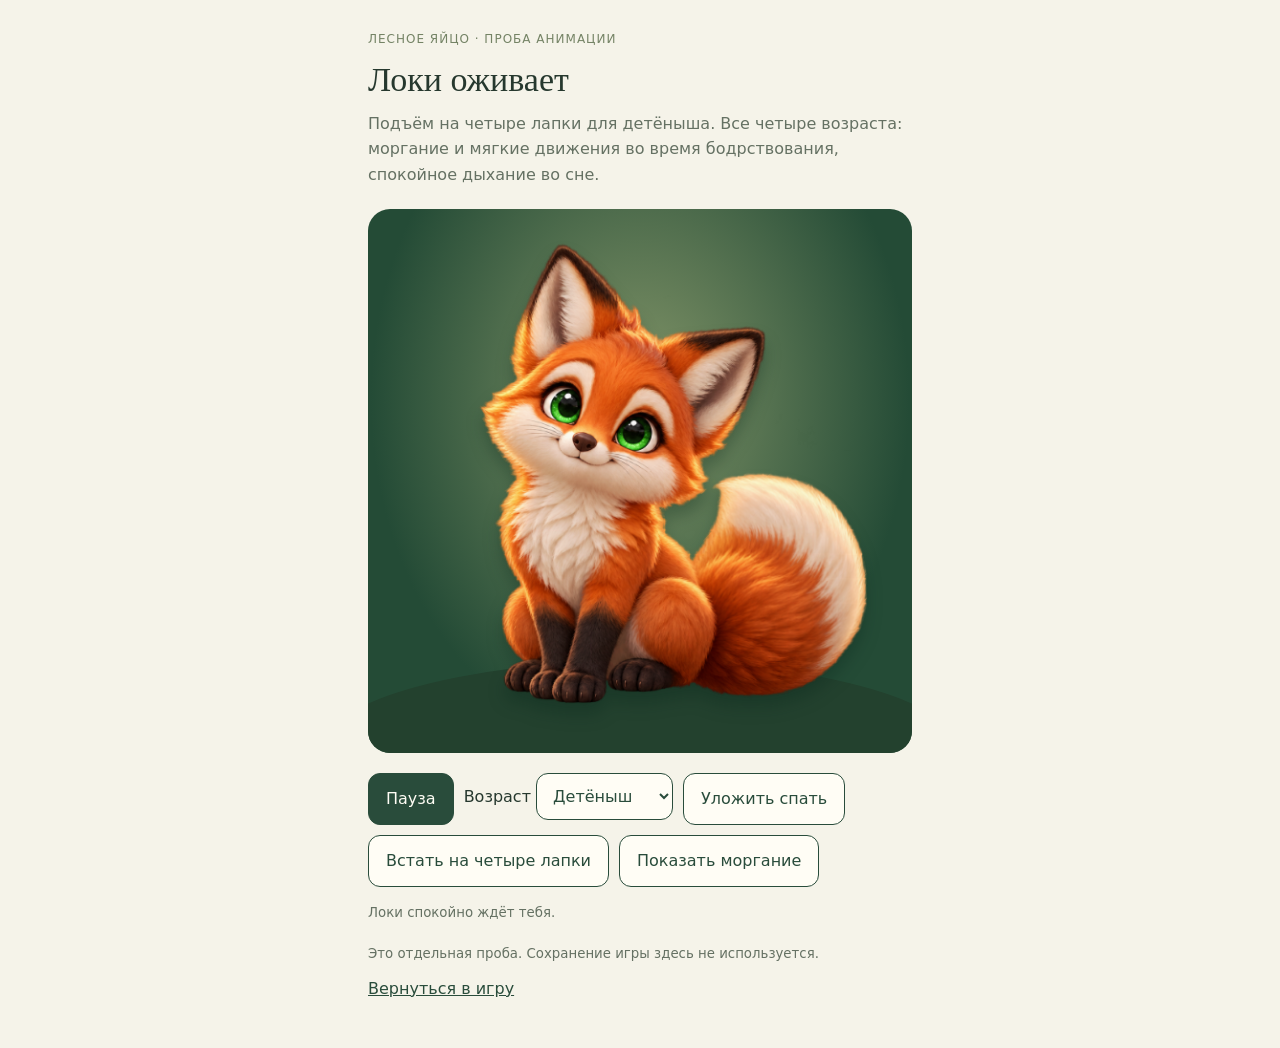
==== loki-animation.html @ b0cefe56 "Add files via upload" ====
<!doctype html>
<html lang="ru"><head><meta charset="utf-8"><meta name="viewport" content="width=device-width,initial-scale=1,viewport-fit=cover"><meta name="theme-color" content="#173a2b"><title>Локи · анимация ожидания</title>
<style>
*{box-sizing:border-box}body{margin:0;background:#f5f3e9;color:#26382e;font:16px/1.6 system-ui,sans-serif}main{max-width:580px;margin:auto;padding:25px 18px}h1{font:34px Georgia,serif;margin:10px 0}p{color:#657163;margin:12px 0 22px}.scene{border-radius:22px;background:radial-gradient(ellipse at 50% 35%,#829568,#244b36 70%);overflow:hidden;position:relative;aspect-ratio:1}.ground{position:absolute;background:#23412e;border-radius:50%;width:120%;height:35%;left:-10%;bottom:-18%}canvas{position:absolute;inset:5%;width:90%;height:90%;filter:drop-shadow(0 12px 8px #09271b55)}.buttons{display:flex;gap:10px;flex-wrap:wrap;margin-top:20px}button{background:#294c3b;color:#fffdf5;border:1px solid #294c3b;border-radius:12px;padding:12px 17px;font:inherit;cursor:pointer}select{font:inherit;padding:12px;border-radius:12px;background:#fffdf5;color:#294c3b;border:1px solid #294c3b}button.secondary{color:#294c3b;background:#fffdf5}button:focus-visible{outline:3px solid #ac8648;outline-offset:4px}small{display:block;color:#657163;margin-top:15px}.badge{font-size:12px;letter-spacing:1px;color:#748365}#status{min-height:26px}a{color:#294c3b}
</style></head><body><main><span class="badge">ЛЕСНОЕ ЯЙЦО · ПРОБА АНИМАЦИИ</span><h1>Локи оживает</h1><p>Подъём на четыре лапки для детёныша. Все четыре возраста: моргание и мягкие движения во время бодрствования, спокойное дыхание во сне.</p><div class="scene"><div class="ground"></div><canvas id="loki" width="512" height="512" role="img" aria-label="Рыжий лисёнок Локи с изумрудными глазами"></canvas></div><div class="buttons"><button id="play" aria-pressed="true">Пауза</button><label>Возраст <select id="age"><option value="baby">Детёныш</option><option value="teen">Подросток</option><option value="young">Юный</option><option value="adult">Взрослый</option></select></label><button id="sleep" class="secondary" aria-pressed="false">Уложить спать</button><button id="rise" class="secondary">Встать на четыре лапки</button><button id="blink" class="secondary">Показать моргание</button></div><small id="status" role="status">Загружаю Локи…</small><small>Это отдельная проба. Сохранение игры здесь не используется.</small><p><a href="./index.html">Вернуться в игру</a></p></main>
<script type="module">
import {createRiseRenderer} from './loki-rise.mjs?v=1.6.0';
import {createLokiRenderer} from './loki-idle.mjs?v=1.6.0';
const canvas=document.getElementById('loki'),play=document.getElementById('play'),status=document.getElementById('status'),age=document.getElementById('age'),sleep=document.getElementById('sleep'),blink=document.getElementById('blink');
const rise=document.getElementById('rise');let riseDraw=null,riseAt=null;
const assets=new Map();
const image=src=>{if(!assets.has(src))assets.set(src,new Promise((resolve,reject)=>{const im=new Image();im.onload=()=>resolve(im);im.onerror=()=>{assets.delete(src);reject(Error('asset'));};im.src=src;}));return assets.get(src);};
let moving=!matchMedia('(prefers-reduced-motion: reduce)').matches,sleeping=false,draw=null,time=0,last=0,frame=0,blinkUntil=0,revision=0;
function labels(){play.textContent=moving?'Пауза':'Продолжить';play.setAttribute('aria-pressed',String(moving));sleep.textContent=sleeping?'Разбудить':'Уложить спать';sleep.setAttribute('aria-pressed',String(sleeping));blink.disabled=sleeping;rise.disabled=sleeping||age.value!=='baby'||!moving;}
async function load(){const own=++revision;draw=null;riseAt=null;status.textContent='Загружаю Локи…';labels();try{const stem='./assets/fox'+(age.value==='baby'?'':'-'+age.value);const [base,closed]=await Promise.all([image(stem+(sleeping?'-sleep':'')+'.png'),sleeping?null:image(stem+'-blink.png')]);if(own!==revision)return;draw=createLokiRenderer({canvas,base,closed,makeCanvas:(w,h)=>{const c=document.createElement('canvas');c.width=w;c.height=h;return c;},age:age.value,sleeping});time=0;draw(0,{moving});status.textContent=sleeping?'Локи дышит во сне.':'Локи спокойно ждёт тебя.';}catch{if(own===revision)status.textContent='Не удалось загрузить картинки. Подключи интернет и открой просмотр снова.';}}
play.onclick=()=>{moving=!moving;labels();if(draw&&!moving)draw(0,{moving:false});};age.onchange=load;sleep.onclick=()=>{sleeping=!sleeping;load();};blink.onclick=()=>{blinkUntil=performance.now()+180;};
rise.onclick=async()=>{const own=revision;try{const sheet=await image('./assets/fox-rise.png');if(own!==revision||sleeping||!moving)return;riseDraw=createRiseRenderer({canvas,sheet});riseAt=time;}catch{status.textContent='Не удалось загрузить позы Локи.';}};
document.addEventListener('visibilitychange',()=>{last=performance.now();});
function tick(now){const dt=last?Math.min(80,now-last):0;last=now;if(!document.hidden&&draw){if(moving)time+=dt/1000;if(now-frame>1000/24){if(riseAt===null||!riseDraw(time-riseAt)){riseAt=null;draw(time,{moving,forceBlink:now<blinkUntil});}frame=now;}}requestAnimationFrame(tick);}load();requestAnimationFrame(tick);
</script></body></html>
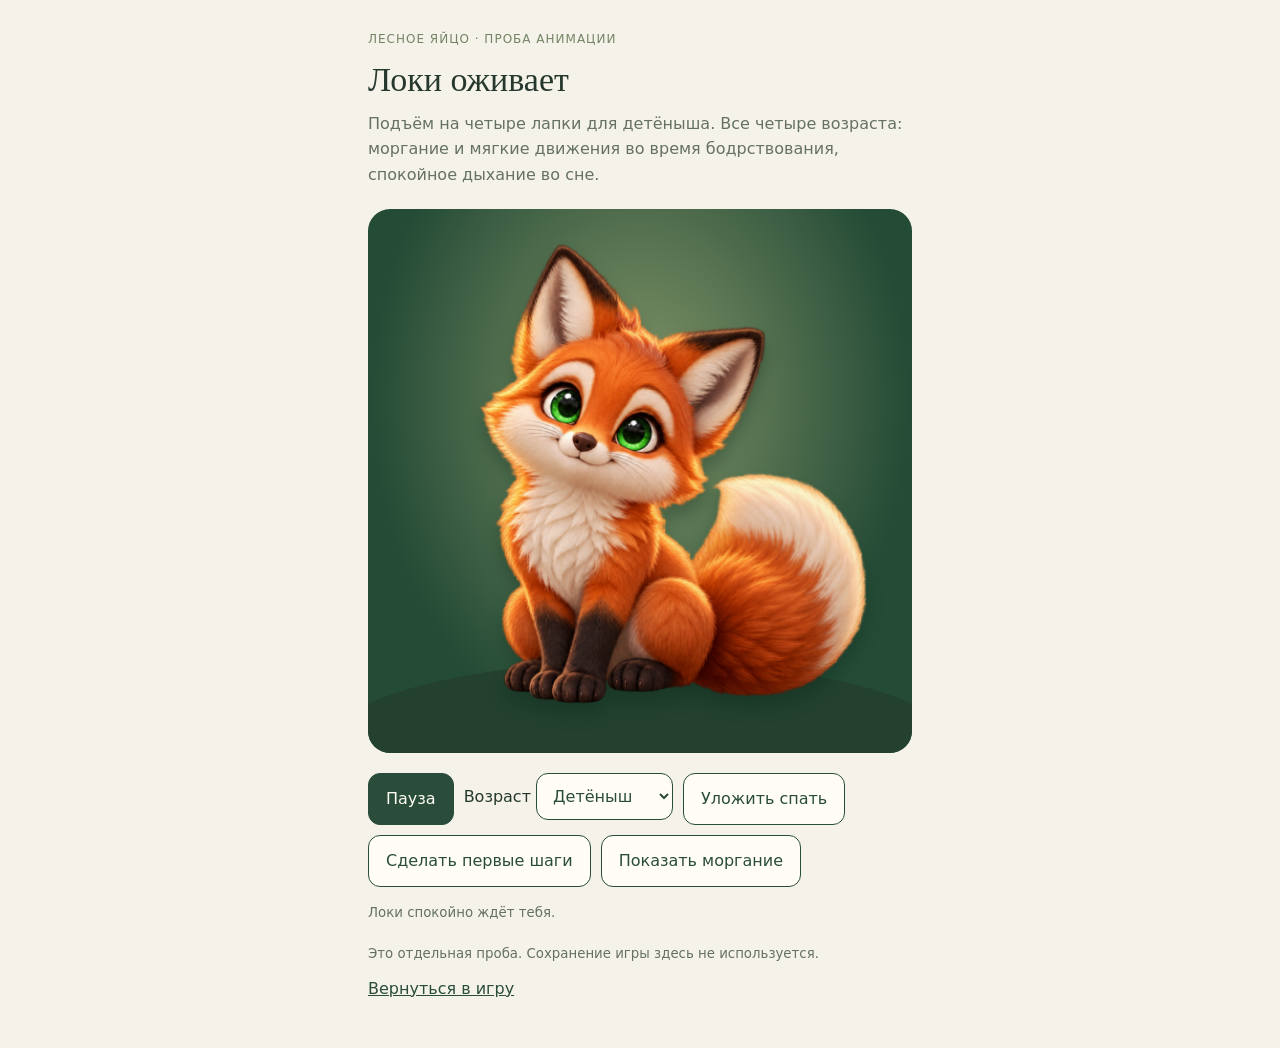
==== commit 76a5cf58: "Add files via upload" ====
--- a/loki-animation.html
+++ b/loki-animation.html
@@ -2,10 +2,10 @@
 <html lang="ru"><head><meta charset="utf-8"><meta name="viewport" content="width=device-width,initial-scale=1,viewport-fit=cover"><meta name="theme-color" content="#173a2b"><title>Локи · анимация ожидания</title>
 <style>
 *{box-sizing:border-box}body{margin:0;background:#f5f3e9;color:#26382e;font:16px/1.6 system-ui,sans-serif}main{max-width:580px;margin:auto;padding:25px 18px}h1{font:34px Georgia,serif;margin:10px 0}p{color:#657163;margin:12px 0 22px}.scene{border-radius:22px;background:radial-gradient(ellipse at 50% 35%,#829568,#244b36 70%);overflow:hidden;position:relative;aspect-ratio:1}.ground{position:absolute;background:#23412e;border-radius:50%;width:120%;height:35%;left:-10%;bottom:-18%}canvas{position:absolute;inset:5%;width:90%;height:90%;filter:drop-shadow(0 12px 8px #09271b55)}.buttons{display:flex;gap:10px;flex-wrap:wrap;margin-top:20px}button{background:#294c3b;color:#fffdf5;border:1px solid #294c3b;border-radius:12px;padding:12px 17px;font:inherit;cursor:pointer}select{font:inherit;padding:12px;border-radius:12px;background:#fffdf5;color:#294c3b;border:1px solid #294c3b}button.secondary{color:#294c3b;background:#fffdf5}button:focus-visible{outline:3px solid #ac8648;outline-offset:4px}small{display:block;color:#657163;margin-top:15px}.badge{font-size:12px;letter-spacing:1px;color:#748365}#status{min-height:26px}a{color:#294c3b}
-</style></head><body><main><span class="badge">ЛЕСНОЕ ЯЙЦО · ПРОБА АНИМАЦИИ</span><h1>Локи оживает</h1><p>Подъём на четыре лапки для детёныша. Все четыре возраста: моргание и мягкие движения во время бодрствования, спокойное дыхание во сне.</p><div class="scene"><div class="ground"></div><canvas id="loki" width="512" height="512" role="img" aria-label="Рыжий лисёнок Локи с изумрудными глазами"></canvas></div><div class="buttons"><button id="play" aria-pressed="true">Пауза</button><label>Возраст <select id="age"><option value="baby">Детёныш</option><option value="teen">Подросток</option><option value="young">Юный</option><option value="adult">Взрослый</option></select></label><button id="sleep" class="secondary" aria-pressed="false">Уложить спать</button><button id="rise" class="secondary">Встать на четыре лапки</button><button id="blink" class="secondary">Показать моргание</button></div><small id="status" role="status">Загружаю Локи…</small><small>Это отдельная проба. Сохранение игры здесь не используется.</small><p><a href="./index.html">Вернуться в игру</a></p></main>
+</style></head><body><main><span class="badge">ЛЕСНОЕ ЯЙЦО · ПРОБА АНИМАЦИИ</span><h1>Локи оживает</h1><p>Подъём на четыре лапки для детёныша. Все четыре возраста: моргание и мягкие движения во время бодрствования, спокойное дыхание во сне.</p><div class="scene"><div class="ground"></div><canvas id="loki" width="512" height="512" role="img" aria-label="Рыжий лисёнок Локи с изумрудными глазами"></canvas></div><div class="buttons"><button id="play" aria-pressed="true">Пауза</button><label>Возраст <select id="age"><option value="baby">Детёныш</option><option value="teen">Подросток</option><option value="young">Юный</option><option value="adult">Взрослый</option></select></label><button id="sleep" class="secondary" aria-pressed="false">Уложить спать</button><button id="rise" class="secondary">Сделать первые шаги</button><button id="blink" class="secondary">Показать моргание</button></div><small id="status" role="status">Загружаю Локи…</small><small>Это отдельная проба. Сохранение игры здесь не используется.</small><p><a href="./index.html">Вернуться в игру</a></p></main>
 <script type="module">
-import {createRiseRenderer} from './loki-rise.mjs?v=1.6.0';
-import {createLokiRenderer} from './loki-idle.mjs?v=1.6.0';
+import {createWalkRenderer} from './loki-walk.mjs?v=1.7.0';
+import {createLokiRenderer} from './loki-idle.mjs?v=1.7.0';
 const canvas=document.getElementById('loki'),play=document.getElementById('play'),status=document.getElementById('status'),age=document.getElementById('age'),sleep=document.getElementById('sleep'),blink=document.getElementById('blink');
 const rise=document.getElementById('rise');let riseDraw=null,riseAt=null;
 const assets=new Map();
@@ -14,7 +14,7 @@
 function labels(){play.textContent=moving?'Пауза':'Продолжить';play.setAttribute('aria-pressed',String(moving));sleep.textContent=sleeping?'Разбудить':'Уложить спать';sleep.setAttribute('aria-pressed',String(sleeping));blink.disabled=sleeping;rise.disabled=sleeping||age.value!=='baby'||!moving;}
 async function load(){const own=++revision;draw=null;riseAt=null;status.textContent='Загружаю Локи…';labels();try{const stem='./assets/fox'+(age.value==='baby'?'':'-'+age.value);const [base,closed]=await Promise.all([image(stem+(sleeping?'-sleep':'')+'.png'),sleeping?null:image(stem+'-blink.png')]);if(own!==revision)return;draw=createLokiRenderer({canvas,base,closed,makeCanvas:(w,h)=>{const c=document.createElement('canvas');c.width=w;c.height=h;return c;},age:age.value,sleeping});time=0;draw(0,{moving});status.textContent=sleeping?'Локи дышит во сне.':'Локи спокойно ждёт тебя.';}catch{if(own===revision)status.textContent='Не удалось загрузить картинки. Подключи интернет и открой просмотр снова.';}}
 play.onclick=()=>{moving=!moving;labels();if(draw&&!moving)draw(0,{moving:false});};age.onchange=load;sleep.onclick=()=>{sleeping=!sleeping;load();};blink.onclick=()=>{blinkUntil=performance.now()+180;};
-rise.onclick=async()=>{const own=revision;try{const sheet=await image('./assets/fox-rise.png');if(own!==revision||sleeping||!moving)return;riseDraw=createRiseRenderer({canvas,sheet});riseAt=time;}catch{status.textContent='Не удалось загрузить позы Локи.';}};
+rise.onclick=async()=>{const own=revision;try{const [sheet,walkSheet]=await Promise.all([image('./assets/fox-rise.png'),image('./assets/fox-walk.png')]);if(own!==revision||sleeping||!moving)return;riseDraw=createWalkRenderer({canvas,sheet,walkSheet});riseAt=time;}catch{status.textContent='Не удалось загрузить позы Локи.';}};
 document.addEventListener('visibilitychange',()=>{last=performance.now();});
 function tick(now){const dt=last?Math.min(80,now-last):0;last=now;if(!document.hidden&&draw){if(moving)time+=dt/1000;if(now-frame>1000/24){if(riseAt===null||!riseDraw(time-riseAt)){riseAt=null;draw(time,{moving,forceBlink:now<blinkUntil});}frame=now;}}requestAnimationFrame(tick);}load();requestAnimationFrame(tick);
 </script></body></html>
